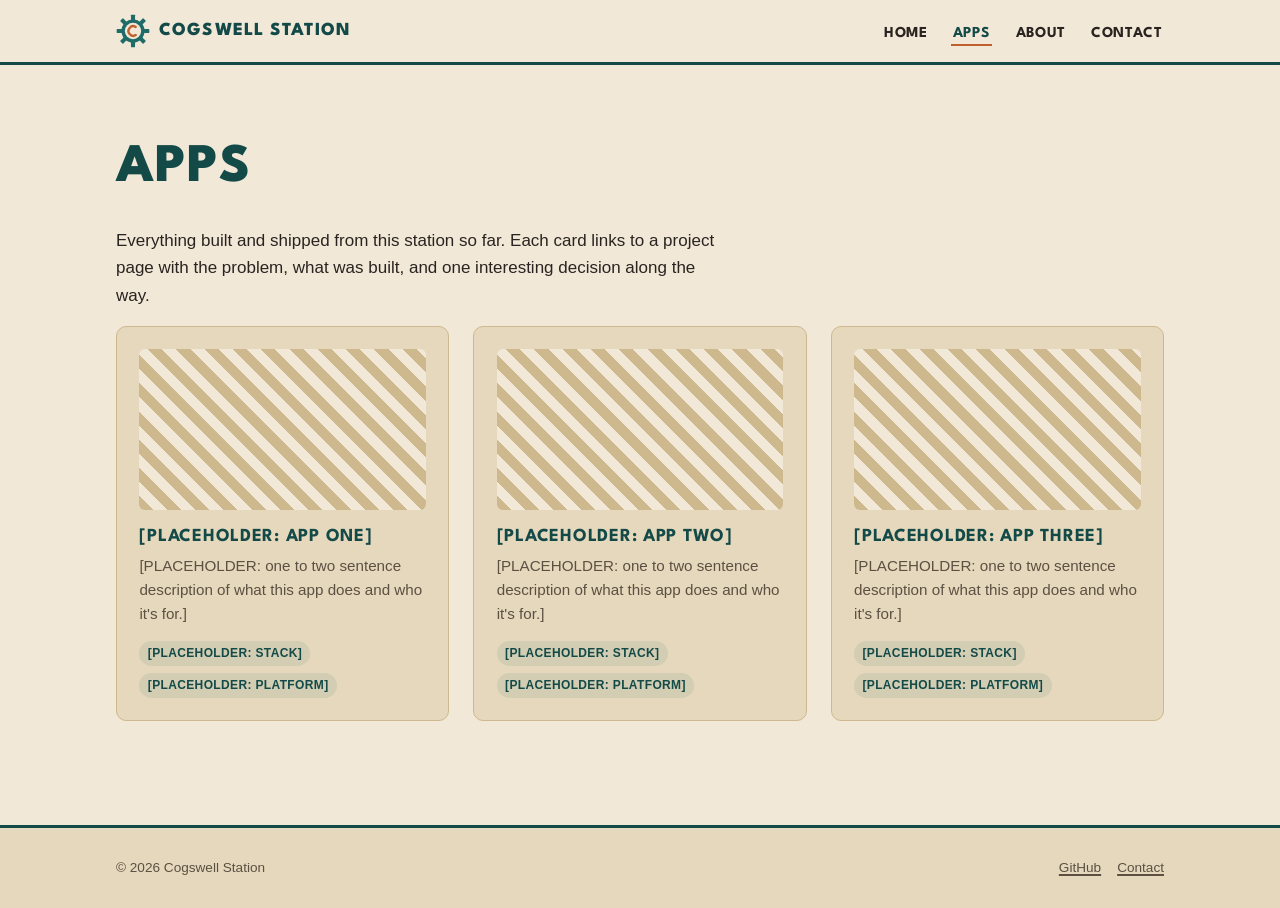
==== apps/index.html @ b933a76f "Initial site scaffold: home, apps, project template, about, contact, 404 Co-Authored-By: Claude Opus" ====
<!DOCTYPE html>
<html lang="en">
<head>
  <meta charset="UTF-8">
  <meta name="viewport" content="width=device-width, initial-scale=1.0">
  <title>Apps · Cogswell Station</title>
  <meta name="description" content="Apps and projects built at Cogswell Station.">
  <link rel="icon" href="../assets/img/favicon.svg" type="image/svg+xml">
  <link rel="preconnect" href="https://fonts.googleapis.com">
  <link rel="preconnect" href="https://fonts.gstatic.com" crossorigin>
  <link href="https://fonts.googleapis.com/css2?family=League+Spartan:wght@500;700;800&display=swap" rel="stylesheet">
  <link rel="stylesheet" href="../assets/css/style.css">
</head>
<body>
  <a class="skip-link" href="#main">Skip to content</a>

  <header class="site-header">
    <div class="container site-header__bar">
      <a class="brand" href="../index.html">
        <img class="brand__mark" src="../assets/img/favicon.svg" alt="" width="34" height="34">
        <span class="brand__name">Cogswell Station</span>
      </a>
      <nav class="site-nav" aria-label="Primary">
        <ul>
          <li><a href="../index.html">Home</a></li>
          <li><a href="index.html" aria-current="page">Apps</a></li>
          <li><a href="../about.html">About</a></li>
          <li><a href="../contact.html">Contact</a></li>
        </ul>
      </nav>
    </div>
  </header>

  <main id="main">
    <section class="section">
      <div class="container">
        <h1>Apps</h1>
        <p>Everything built and shipped from this station so far. Each card links to a project page with the problem, what was built, and one interesting decision along the way.</p>

        <div class="card-grid">
          <a class="card" href="_template.html">
            <div class="card__thumb" role="img" aria-label="Placeholder screenshot"></div>
            <h3>[PLACEHOLDER: App One]</h3>
            <p>[PLACEHOLDER: one to two sentence description of what this app does and who it's for.]</p>
            <div class="tag-row">
              <span class="tag">[PLACEHOLDER: stack]</span>
              <span class="tag">[PLACEHOLDER: platform]</span>
            </div>
          </a>

          <a class="card" href="_template.html">
            <div class="card__thumb" role="img" aria-label="Placeholder screenshot"></div>
            <h3>[PLACEHOLDER: App Two]</h3>
            <p>[PLACEHOLDER: one to two sentence description of what this app does and who it's for.]</p>
            <div class="tag-row">
              <span class="tag">[PLACEHOLDER: stack]</span>
              <span class="tag">[PLACEHOLDER: platform]</span>
            </div>
          </a>

          <a class="card" href="_template.html">
            <div class="card__thumb" role="img" aria-label="Placeholder screenshot"></div>
            <h3>[PLACEHOLDER: App Three]</h3>
            <p>[PLACEHOLDER: one to two sentence description of what this app does and who it's for.]</p>
            <div class="tag-row">
              <span class="tag">[PLACEHOLDER: stack]</span>
              <span class="tag">[PLACEHOLDER: platform]</span>
            </div>
          </a>
        </div>
      </div>
    </section>
  </main>

  <footer class="site-footer">
    <div class="container site-footer__inner">
      <span>&copy; 2026 Cogswell Station</span>
      <ul class="footer-links">
        <li><a href="https://github.com/CogswellStation">GitHub</a></li>
        <li><a href="../contact.html">Contact</a></li>
      </ul>
    </div>
  </footer>
</body>
</html>
---- assets/css/style.css ----
/* ==========================================================================
   Cogswell Station — shared stylesheet
   Retro-futuristic "depot/station" look: warm cream, deep teal, rust accent.
   No build step — plain CSS, variables only, no preprocessor.
   ========================================================================== */

:root {
  /* Palette */
  --cream:       #F2E8D8; /* page background */
  --cream-deep:  #E6D8BC; /* card / panel background */
  --cream-line:  #CDB98D; /* hairlines, borders */
  --ink:         #2A2420; /* primary text */
  --ink-soft:    #5B5042; /* secondary text */
  --teal:        #1E6B68; /* primary brand color */
  --teal-dark:   #134A48; /* headings on cream, hover states */
  --rust:        #C1602C; /* accent — links, highlights, the one "warm" pop */
  --rust-dark:   #9C4A20;
  --focus-ring:  #1E6B68;

  /* Type */
  --font-display: "League Spartan", "Arial Narrow", Arial, sans-serif;
  --font-body: -apple-system, BlinkMacSystemFont, "Segoe UI", Roboto,
    Helvetica, Arial, sans-serif;

  /* Layout */
  --content-width: 68rem;
  --radius: 10px;
}

/* ---- Reset ------------------------------------------------------------- */

*, *::before, *::after { box-sizing: border-box; }

html {
  -webkit-text-size-adjust: 100%;
}

body {
  margin: 0;
  background: var(--cream);
  color: var(--ink);
  font-family: var(--font-body);
  font-size: 1.0625rem;
  line-height: 1.6;
}

img { max-width: 100%; display: block; }

a {
  color: var(--rust);
  text-decoration-thickness: 1.5px;
  text-underline-offset: 2px;
}
a:hover { color: var(--rust-dark); }

:focus-visible {
  outline: 3px solid var(--focus-ring);
  outline-offset: 2px;
  border-radius: 4px;
}

h1, h2, h3 {
  font-family: var(--font-display);
  color: var(--teal-dark);
  text-transform: uppercase;
  letter-spacing: 0.02em;
  text-wrap: balance;
  line-height: 1.15;
  margin: 0 0 0.5em;
}

h1 { font-size: clamp(2.1rem, 5vw, 3.4rem); font-weight: 800; }
h2 { font-size: clamp(1.5rem, 3vw, 2rem); font-weight: 700; }
h3 { font-size: 1.15rem; font-weight: 700; letter-spacing: 0.04em; }

p { margin: 0 0 1em; max-width: 38rem; }

ul { padding-left: 1.2em; }

.placeholder {
  background: #FBF1DD;
  border: 1px dashed var(--rust);
  color: var(--rust-dark);
  font-size: 0.85em;
  padding: 0.1em 0.5em;
  border-radius: 4px;
}

/* ---- Layout helpers ----------------------------------------------------- */

.container {
  width: 100%;
  max-width: var(--content-width);
  margin-inline: auto;
  padding-inline: 1.25rem;
}

.section {
  padding-block: clamp(2.5rem, 6vw, 4.5rem);
}

.section--alt {
  background: var(--cream-deep);
  border-top: 1px solid var(--cream-line);
  border-bottom: 1px solid var(--cream-line);
}

.visually-hidden {
  position: absolute;
  width: 1px; height: 1px;
  overflow: hidden;
  clip: rect(0 0 0 0);
  white-space: nowrap;
}

/* ---- Skip link ----------------------------------------------------------*/

.skip-link {
  position: absolute;
  left: -999px;
  top: 0;
  background: var(--teal-dark);
  color: var(--cream);
  padding: 0.6em 1em;
  z-index: 100;
}
.skip-link:focus {
  left: 0.5rem;
  top: 0.5rem;
}

/* ---- Site header / nav --------------------------------------------------*/

.site-header {
  border-bottom: 3px solid var(--teal-dark);
  background: var(--cream);
}

.site-header__bar {
  display: flex;
  align-items: center;
  justify-content: space-between;
  gap: 1rem;
  padding-block: 0.9rem;
  flex-wrap: wrap;
}

.brand {
  display: flex;
  align-items: center;
  gap: 0.6rem;
  text-decoration: none;
  color: var(--teal-dark);
}

.brand__mark {
  width: 2.1rem;
  height: 2.1rem;
  flex-shrink: 0;
}

.brand__name {
  font-family: var(--font-display);
  font-weight: 800;
  font-size: 1.15rem;
  letter-spacing: 0.06em;
  text-transform: uppercase;
  color: var(--teal-dark);
}

.site-nav ul {
  display: flex;
  gap: 1.4rem;
  list-style: none;
  padding: 0;
  margin: 0;
  flex-wrap: wrap;
}

.site-nav a {
  font-family: var(--font-display);
  font-weight: 700;
  font-size: 0.95rem;
  letter-spacing: 0.04em;
  text-transform: uppercase;
  color: var(--ink);
  text-decoration: none;
  padding: 0.3em 0.1em;
  border-bottom: 2px solid transparent;
}

.site-nav a:hover,
.site-nav a[aria-current="page"] {
  color: var(--teal-dark);
  border-bottom-color: var(--rust);
}

/* ---- Hero ---------------------------------------------------------------*/

.hero {
  position: relative;
  overflow: hidden;
  padding-block: clamp(3rem, 8vw, 5.5rem);
}

.hero__gear {
  position: absolute;
  top: -4rem;
  right: -4rem;
  width: 16rem;
  height: 16rem;
  opacity: 0.08;
  color: var(--teal-dark);
  pointer-events: none;
}

.hero__inner {
  position: relative;
  max-width: 40rem;
}

.hero__eyebrow {
  display: inline-block;
  font-family: var(--font-display);
  font-weight: 700;
  font-size: 0.85rem;
  letter-spacing: 0.12em;
  text-transform: uppercase;
  color: var(--rust-dark);
  margin-bottom: 0.8rem;
}

.hero p {
  font-size: 1.15rem;
  color: var(--ink-soft);
}

/* ---- Buttons --------------------------------------------------------------*/

.btn {
  display: inline-flex;
  align-items: center;
  gap: 0.5em;
  font-family: var(--font-display);
  font-weight: 700;
  text-transform: uppercase;
  letter-spacing: 0.04em;
  font-size: 0.9rem;
  text-decoration: none;
  padding: 0.75em 1.4em;
  border-radius: var(--radius);
  border: 2px solid var(--teal-dark);
  color: var(--teal-dark);
  background: transparent;
}

.btn:hover {
  background: var(--teal-dark);
  color: var(--cream);
}

.btn--primary {
  background: var(--teal-dark);
  color: var(--cream);
  border-color: var(--teal-dark);
}

.btn--primary:hover {
  background: var(--teal);
  border-color: var(--teal);
}

.btn-row {
  display: flex;
  gap: 1rem;
  flex-wrap: wrap;
  margin-top: 1.5rem;
}

/* ---- Departures board (home page featured apps) -------------------------*/

.board {
  border: 2px solid var(--teal-dark);
  border-radius: var(--radius);
  overflow: hidden;
  background: var(--cream-deep);
}

.board__head {
  display: grid;
  grid-template-columns: 1fr 2fr 6rem;
  gap: 1rem;
  padding: 0.7rem 1.2rem;
  background: var(--teal-dark);
  color: var(--cream);
  font-family: var(--font-display);
  font-size: 0.8rem;
  letter-spacing: 0.08em;
  text-transform: uppercase;
}

.board__row {
  display: grid;
  grid-template-columns: 1fr 2fr 6rem;
  gap: 1rem;
  align-items: center;
  padding: 1rem 1.2rem;
  border-top: 1px solid var(--cream-line);
  text-decoration: none;
  color: var(--ink);
}

.board__row:hover { background: var(--cream); }

.board__name {
  font-family: var(--font-display);
  font-weight: 700;
  color: var(--teal-dark);
  letter-spacing: 0.02em;
}

.board__desc {
  color: var(--ink-soft);
  font-size: 0.95rem;
}

.board__status {
  font-variant-numeric: tabular-nums;
  font-size: 0.85rem;
  text-align: right;
  color: var(--rust-dark);
  font-weight: 600;
  text-transform: uppercase;
  letter-spacing: 0.04em;
}

@media (max-width: 640px) {
  .board__head { display: none; }
  .board__row {
    grid-template-columns: 1fr;
    gap: 0.3rem;
  }
  .board__status { text-align: left; }
}

/* ---- Card grid (apps index) ----------------------------------------------*/

.card-grid {
  display: grid;
  grid-template-columns: repeat(auto-fill, minmax(16rem, 1fr));
  gap: 1.5rem;
}

.card {
  display: flex;
  flex-direction: column;
  background: var(--cream-deep);
  border: 1px solid var(--cream-line);
  border-radius: var(--radius);
  padding: 1.4rem;
  text-decoration: none;
  color: var(--ink);
}

.card:hover {
  border-color: var(--rust);
}

.card__thumb {
  width: 100%;
  aspect-ratio: 16/9;
  border-radius: 6px;
  background:
    repeating-linear-gradient(
      45deg,
      var(--cream-line) 0 10px,
      var(--cream) 10px 20px
    );
  margin-bottom: 1rem;
}

.card h3 { margin-bottom: 0.4rem; }

.card p {
  color: var(--ink-soft);
  font-size: 0.95rem;
  margin-bottom: 0;
}

.tag-row {
  display: flex;
  gap: 0.4rem;
  flex-wrap: wrap;
  margin-top: 0.9rem;
}

.tag {
  font-size: 0.75rem;
  font-weight: 600;
  letter-spacing: 0.03em;
  text-transform: uppercase;
  color: var(--teal-dark);
  background: rgba(30, 107, 104, 0.1);
  border-radius: 999px;
  padding: 0.25em 0.7em;
}

/* ---- Project page (app template) -----------------------------------------*/

.project-meta {
  display: flex;
  flex-wrap: wrap;
  gap: 0.5rem;
  margin-bottom: 1.5rem;
}

.project-section {
  padding-block: 2rem;
  border-top: 1px solid var(--cream-line);
}

.project-section:first-of-type { border-top: none; }

.screenshot-grid {
  display: grid;
  grid-template-columns: repeat(auto-fit, minmax(14rem, 1fr));
  gap: 1rem;
  margin-top: 1rem;
}

.screenshot-grid img,
.screenshot-grid .placeholder-img {
  width: 100%;
  aspect-ratio: 4/3;
  border-radius: 8px;
  border: 1px solid var(--cream-line);
  object-fit: cover;
}

.placeholder-img {
  display: flex;
  align-items: center;
  justify-content: center;
  background: var(--cream-deep);
  color: var(--ink-soft);
  font-size: 0.85rem;
  text-align: center;
  padding: 1rem;
}

/* ---- Contact / about list --------------------------------------------- */

.contact-list {
  list-style: none;
  padding: 0;
  display: flex;
  flex-direction: column;
  gap: 0.9rem;
  margin: 1.5rem 0;
}

.contact-list a {
  font-family: var(--font-display);
  font-weight: 700;
  text-decoration: none;
  font-size: 1.05rem;
}

.contact-list span.label {
  display: block;
  font-size: 0.78rem;
  color: var(--ink-soft);
  text-transform: uppercase;
  letter-spacing: 0.06em;
  font-family: var(--font-body);
  font-weight: 400;
}

/* ---- Footer ---------------------------------------------------------- */

.site-footer {
  border-top: 3px solid var(--teal-dark);
  background: var(--cream-deep);
  padding-block: 1.8rem;
  margin-top: 2rem;
}

.site-footer__inner {
  display: flex;
  justify-content: space-between;
  align-items: center;
  gap: 1rem;
  flex-wrap: wrap;
  font-size: 0.85rem;
  color: var(--ink-soft);
}

.site-footer a { color: var(--ink-soft); }
.site-footer a:hover { color: var(--rust-dark); }

.footer-links {
  display: flex;
  gap: 1rem;
  list-style: none;
  padding: 0;
  margin: 0;
}

/* ---- 404 ----------------------------------------------------------------*/

.error-page {
  text-align: center;
  padding-block: clamp(3rem, 10vw, 6rem);
}

.error-page .error-code {
  font-family: var(--font-display);
  font-size: clamp(3rem, 12vw, 6rem);
  font-weight: 800;
  color: var(--rust);
  margin-bottom: 0;
  letter-spacing: 0.04em;
}
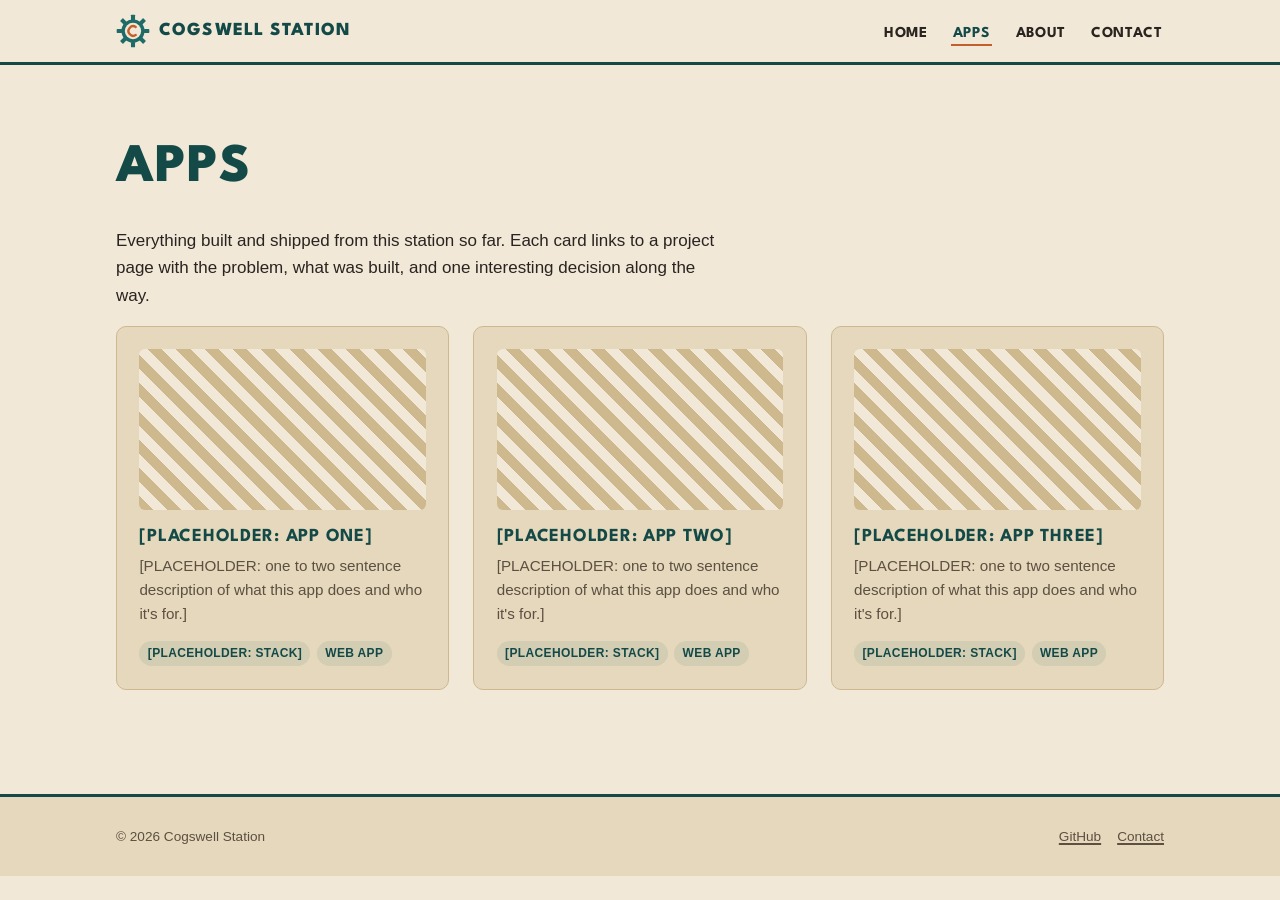
==== commit 13f10153: "Label apps as web apps and use "Try it live" on project pages Co-Authored-By: Claude Opus 5.5 <norep" ====
--- a/apps/index.html
+++ b/apps/index.html
@@ -44,7 +44,7 @@
             <p>[PLACEHOLDER: one to two sentence description of what this app does and who it's for.]</p>
             <div class="tag-row">
               <span class="tag">[PLACEHOLDER: stack]</span>
-              <span class="tag">[PLACEHOLDER: platform]</span>
+              <span class="tag">Web app</span>
             </div>
           </a>
 
@@ -54,7 +54,7 @@
             <p>[PLACEHOLDER: one to two sentence description of what this app does and who it's for.]</p>
             <div class="tag-row">
               <span class="tag">[PLACEHOLDER: stack]</span>
-              <span class="tag">[PLACEHOLDER: platform]</span>
+              <span class="tag">Web app</span>
             </div>
           </a>
 
@@ -64,7 +64,7 @@
             <p>[PLACEHOLDER: one to two sentence description of what this app does and who it's for.]</p>
             <div class="tag-row">
               <span class="tag">[PLACEHOLDER: stack]</span>
-              <span class="tag">[PLACEHOLDER: platform]</span>
+              <span class="tag">Web app</span>
             </div>
           </a>
         </div>
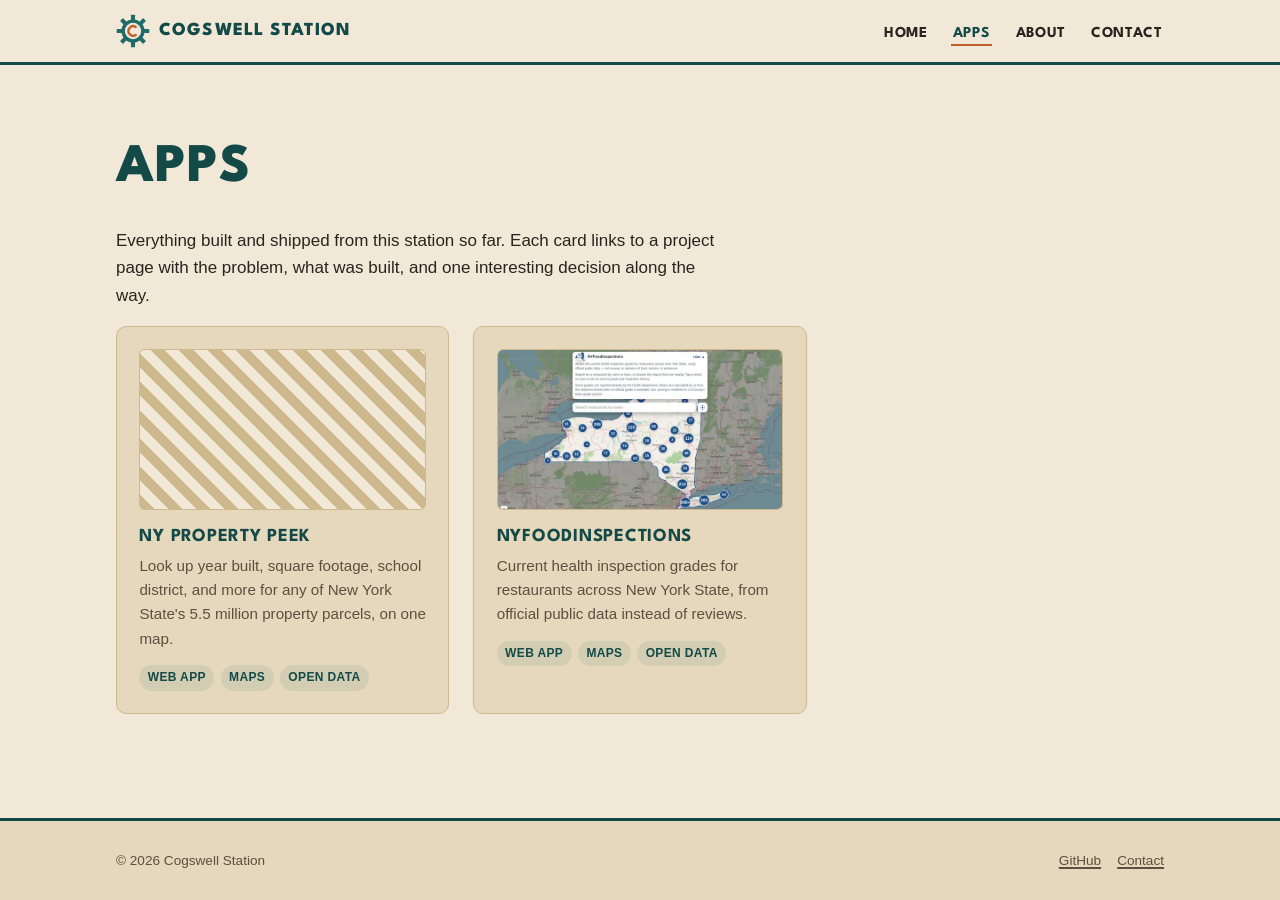
==== commit 20806df0: "Add NY Property Peek and NYFoodInspections pages with food screenshots Drops source links and tech-s" ====
--- a/apps/index.html
+++ b/apps/index.html
@@ -38,33 +38,26 @@
         <p>Everything built and shipped from this station so far. Each card links to a project page with the problem, what was built, and one interesting decision along the way.</p>
 
         <div class="card-grid">
-          <a class="card" href="_template.html">
-            <div class="card__thumb" role="img" aria-label="Placeholder screenshot"></div>
-            <h3>[PLACEHOLDER: App One]</h3>
-            <p>[PLACEHOLDER: one to two sentence description of what this app does and who it's for.]</p>
+          <a class="card" href="ny-property-peek.html">
+            <!-- PLACEHOLDER: replace with a screenshot <img> -->
+            <div class="card__thumb" role="img" aria-label="Screenshot coming soon"></div>
+            <h3>NY Property Peek</h3>
+            <p>Look up year built, square footage, school district, and more for any of New York State's 5.5 million property parcels, on one map.</p>
             <div class="tag-row">
-              <span class="tag">[PLACEHOLDER: stack]</span>
               <span class="tag">Web app</span>
+              <span class="tag">Maps</span>
+              <span class="tag">Open data</span>
             </div>
           </a>
 
-          <a class="card" href="_template.html">
-            <div class="card__thumb" role="img" aria-label="Placeholder screenshot"></div>
-            <h3>[PLACEHOLDER: App Two]</h3>
-            <p>[PLACEHOLDER: one to two sentence description of what this app does and who it's for.]</p>
+          <a class="card" href="ny-food-inspections.html">
+            <img class="card__thumb" src="../assets/img/apps/ny-food-inspections-thumb.webp" width="640" height="400" loading="lazy" alt="">
+            <h3>NYFoodInspections</h3>
+            <p>Current health inspection grades for restaurants across New York State, from official public data instead of reviews.</p>
             <div class="tag-row">
-              <span class="tag">[PLACEHOLDER: stack]</span>
               <span class="tag">Web app</span>
-            </div>
-          </a>
-
-          <a class="card" href="_template.html">
-            <div class="card__thumb" role="img" aria-label="Placeholder screenshot"></div>
-            <h3>[PLACEHOLDER: App Three]</h3>
-            <p>[PLACEHOLDER: one to two sentence description of what this app does and who it's for.]</p>
-            <div class="tag-row">
-              <span class="tag">[PLACEHOLDER: stack]</span>
-              <span class="tag">Web app</span>
+              <span class="tag">Maps</span>
+              <span class="tag">Open data</span>
             </div>
           </a>
         </div>
--- a/assets/css/style.css
+++ b/assets/css/style.css
@@ -368,7 +368,11 @@
 
 .card__thumb {
   width: 100%;
+  height: auto;
   aspect-ratio: 16/9;
+  object-fit: cover;
+  object-position: top;
+  border: 1px solid var(--cream-line);
   border-radius: 6px;
   background:
     repeating-linear-gradient(
@@ -431,11 +435,15 @@
 .screenshot-grid img,
 .screenshot-grid .placeholder-img {
   width: 100%;
-  aspect-ratio: 4/3;
+  height: auto;
+  aspect-ratio: 16/10;
   border-radius: 8px;
   border: 1px solid var(--cream-line);
   object-fit: cover;
 }
+
+.screenshot-grid a { display: block; border-radius: 8px; }
+.screenshot-grid a:hover img { border-color: var(--rust); }
 
 .placeholder-img {
   display: flex;
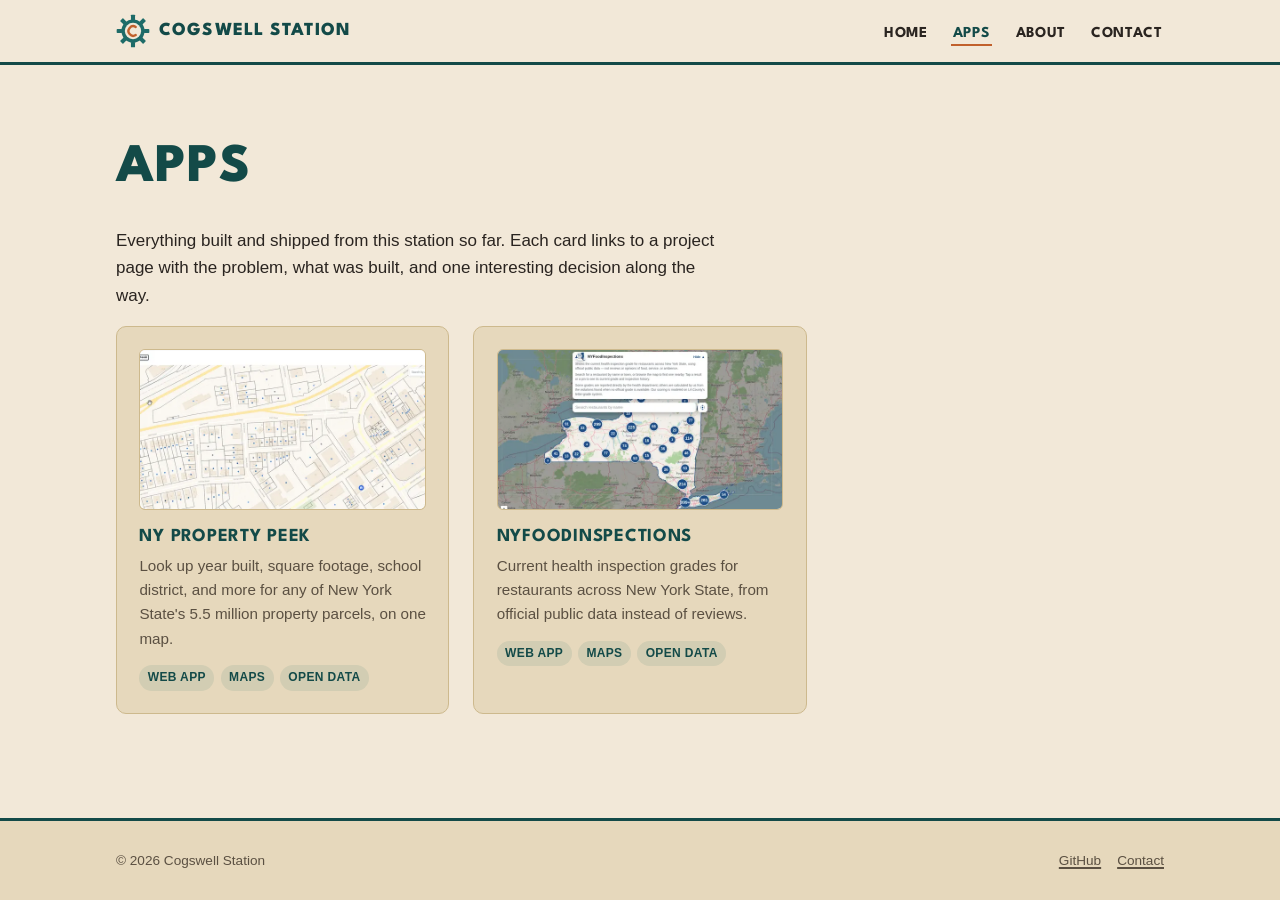
==== commit 50e47da0: "Add NY Property Peek map screenshot and drop unused PNG uploads Co-Authored-By: Claude Opus 5.5 <nor" ====
--- a/apps/index.html
+++ b/apps/index.html
@@ -39,8 +39,7 @@
 
         <div class="card-grid">
           <a class="card" href="ny-property-peek.html">
-            <!-- PLACEHOLDER: replace with a screenshot <img> -->
-            <div class="card__thumb" role="img" aria-label="Screenshot coming soon"></div>
+            <img class="card__thumb" src="../assets/img/apps/ny-property-peek-thumb.webp" width="640" height="400" loading="lazy" alt="">
             <h3>NY Property Peek</h3>
             <p>Look up year built, square footage, school district, and more for any of New York State's 5.5 million property parcels, on one map.</p>
             <div class="tag-row">
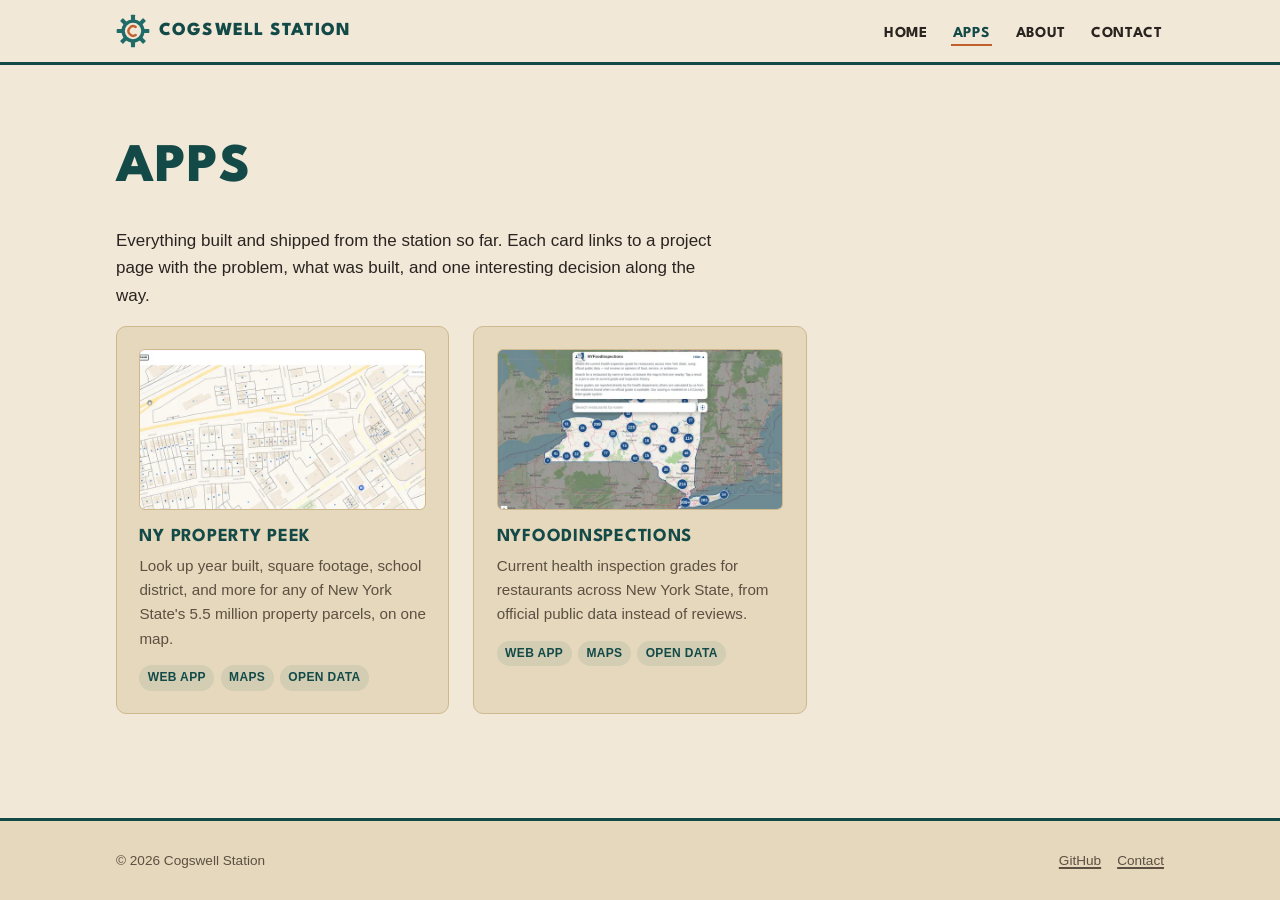
==== commit c9a77551: "Say "the station" instead of "this station" in site copy Co-Authored-By: Claude Opus 5.5 <noreply@an" ====
--- a/apps/index.html
+++ b/apps/index.html
@@ -35,7 +35,7 @@
     <section class="section">
       <div class="container">
         <h1>Apps</h1>
-        <p>Everything built and shipped from this station so far. Each card links to a project page with the problem, what was built, and one interesting decision along the way.</p>
+        <p>Everything built and shipped from the station so far. Each card links to a project page with the problem, what was built, and one interesting decision along the way.</p>
 
         <div class="card-grid">
           <a class="card" href="ny-property-peek.html">
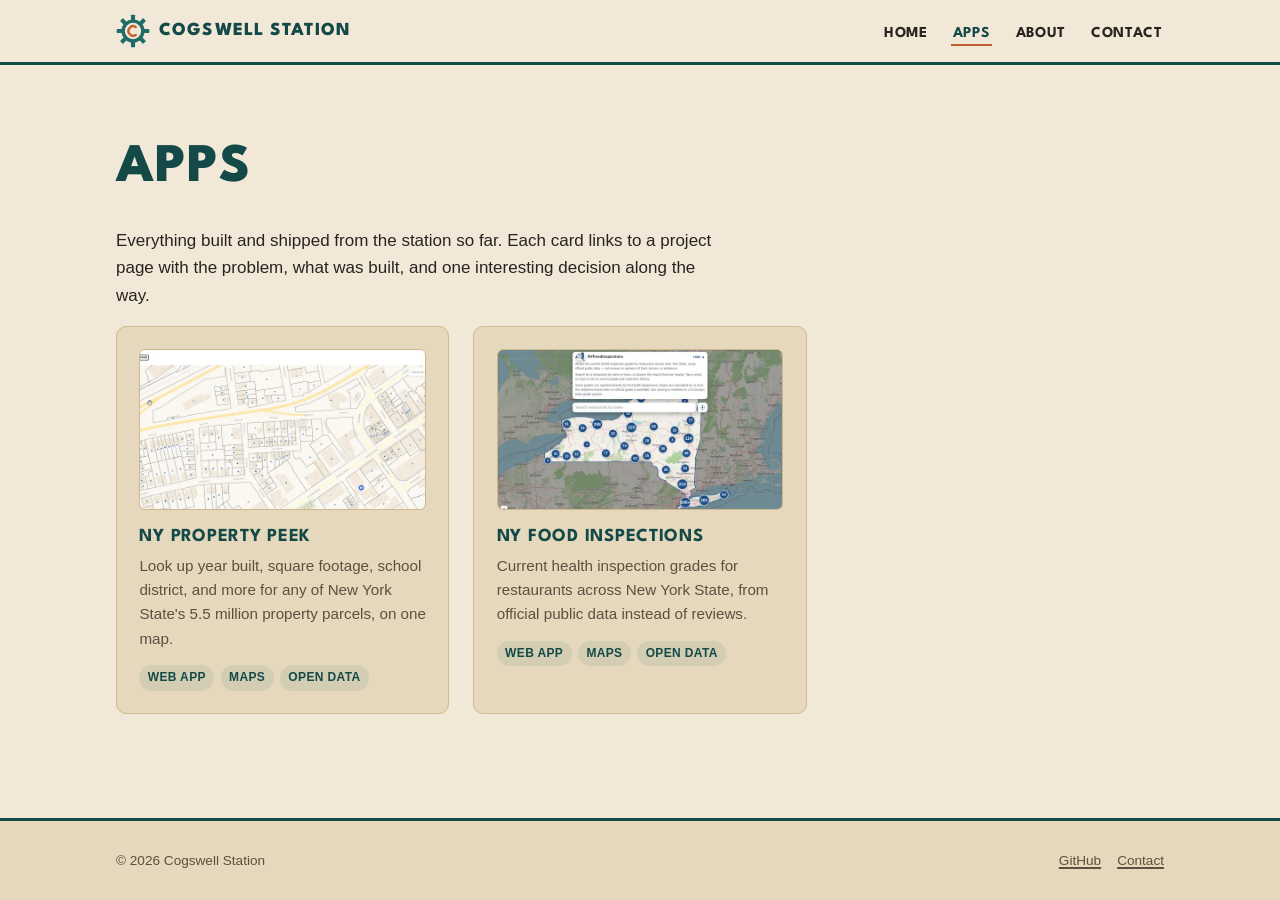
==== commit 4516d50a: "Explain LA County grading choice and rename to NY Food Inspections Co-Authored-By: Claude Opus 5.5 <" ====
--- a/apps/index.html
+++ b/apps/index.html
@@ -51,7 +51,7 @@
 
           <a class="card" href="ny-food-inspections.html">
             <img class="card__thumb" src="../assets/img/apps/ny-food-inspections-thumb.webp" width="640" height="400" loading="lazy" alt="">
-            <h3>NYFoodInspections</h3>
+            <h3>NY Food Inspections</h3>
             <p>Current health inspection grades for restaurants across New York State, from official public data instead of reviews.</p>
             <div class="tag-row">
               <span class="tag">Web app</span>
--- a/assets/css/style.css
+++ b/assets/css/style.css
@@ -313,10 +313,19 @@
 .board__row:hover { background: var(--cream); }
 
 .board__name {
+  display: flex;
+  align-items: center;
+  gap: 0.75rem;
   font-family: var(--font-display);
   font-weight: 700;
   color: var(--teal-dark);
   letter-spacing: 0.02em;
+}
+
+.board__icon {
+  width: 36px;
+  height: 36px;
+  flex-shrink: 0;
 }
 
 .board__desc {
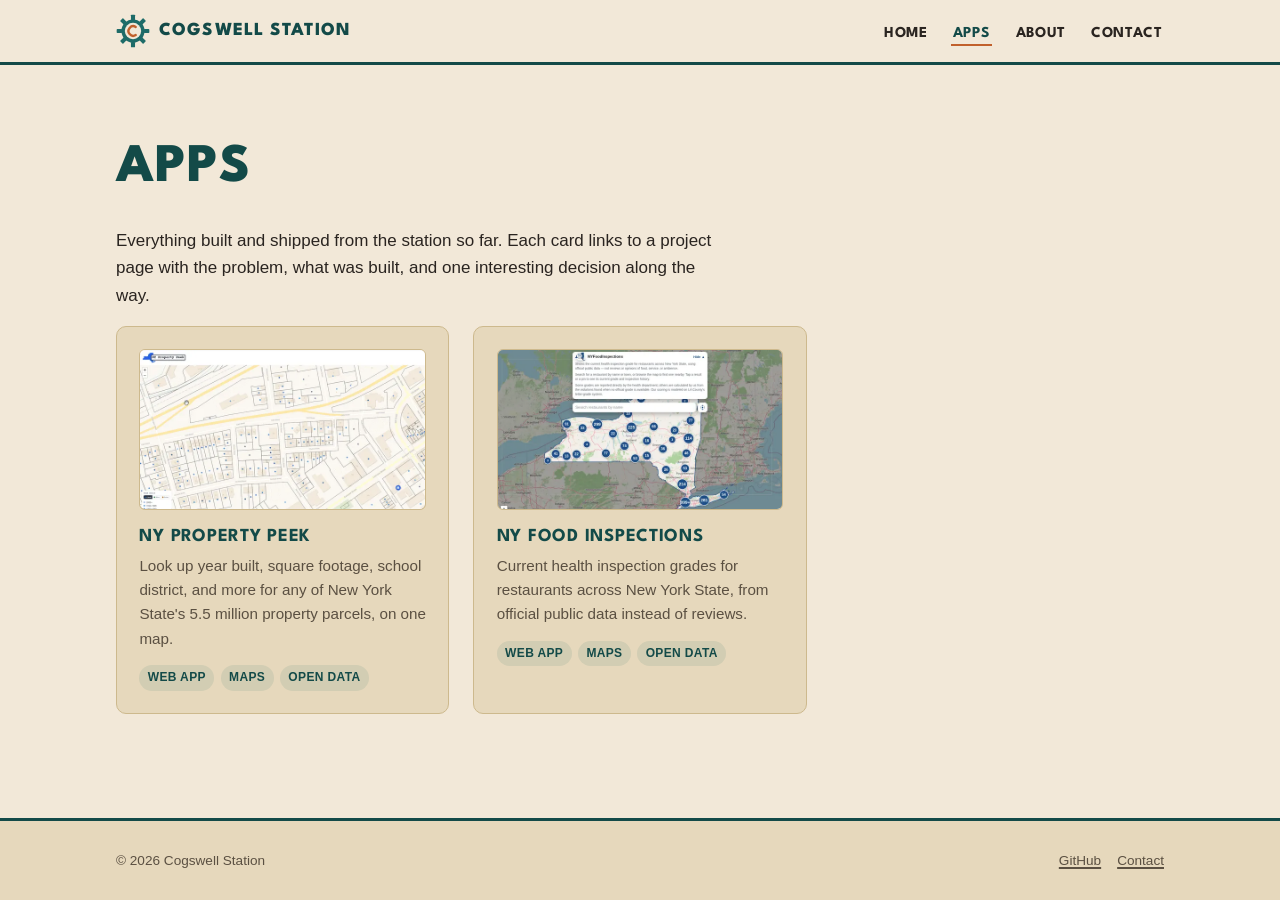
==== commit 2d2910c3: "Add link preview image and Open Graph tags to every page Co-Authored-By: Claude Opus 5.5 <noreply@an" ====
--- a/apps/index.html
+++ b/apps/index.html
@@ -4,7 +4,17 @@
   <meta charset="UTF-8">
   <meta name="viewport" content="width=device-width, initial-scale=1.0">
   <title>Apps · Cogswell Station</title>
-  <meta name="description" content="Apps and projects built at Cogswell Station.">
+  <meta name="description" content="Web apps built at Cogswell Station, each with the problem it solves and one interesting decision.">
+  <meta property="og:type" content="website">
+  <meta property="og:site_name" content="Cogswell Station">
+  <meta property="og:title" content="Apps · Cogswell Station">
+  <meta property="og:description" content="Web apps built at Cogswell Station, each with the problem it solves and one interesting decision.">
+  <meta property="og:url" content="https://cogswellstation.github.io/apps/">
+  <meta property="og:image" content="https://cogswellstation.github.io/assets/img/og-image.png">
+  <meta property="og:image:width" content="1200">
+  <meta property="og:image:height" content="630">
+  <meta property="og:image:alt" content="Cogswell Station: web apps using public data, featuring NY Property Peek and NY Food Inspections.">
+  <meta name="twitter:card" content="summary_large_image">
   <link rel="icon" href="../assets/img/favicon.svg" type="image/svg+xml">
   <link rel="preconnect" href="https://fonts.googleapis.com">
   <link rel="preconnect" href="https://fonts.gstatic.com" crossorigin>
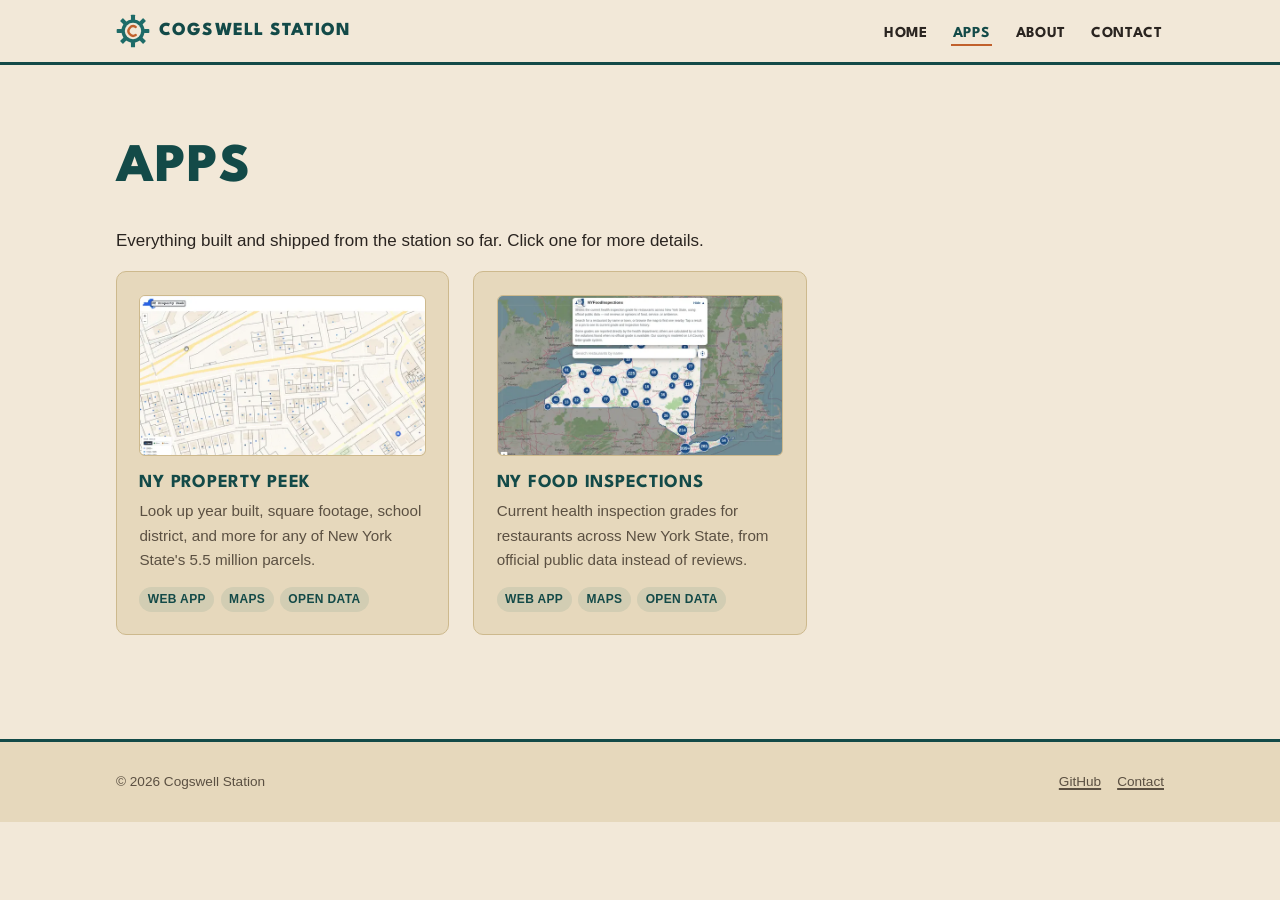
==== commit 9d3a422f: "Rewrite site copy to sound less templated Plainer wording across the home, apps, app detail, about, " ====
--- a/apps/index.html
+++ b/apps/index.html
@@ -4,11 +4,11 @@
   <meta charset="UTF-8">
   <meta name="viewport" content="width=device-width, initial-scale=1.0">
   <title>Apps · Cogswell Station</title>
-  <meta name="description" content="Web apps built at Cogswell Station, each with the problem it solves and one interesting decision.">
+  <meta name="description" content="Web apps built at Cogswell Station.">
   <meta property="og:type" content="website">
   <meta property="og:site_name" content="Cogswell Station">
   <meta property="og:title" content="Apps · Cogswell Station">
-  <meta property="og:description" content="Web apps built at Cogswell Station, each with the problem it solves and one interesting decision.">
+  <meta property="og:description" content="Web apps built at Cogswell Station.">
   <meta property="og:url" content="https://cogswellstation.github.io/apps/">
   <meta property="og:image" content="https://cogswellstation.github.io/assets/img/og-image.png">
   <meta property="og:image:width" content="1200">
@@ -45,13 +45,13 @@
     <section class="section">
       <div class="container">
         <h1>Apps</h1>
-        <p>Everything built and shipped from the station so far. Each card links to a project page with the problem, what was built, and one interesting decision along the way.</p>
+        <p>Everything built and shipped from the station so far. Click one for more details.</p>
 
         <div class="card-grid">
           <a class="card" href="ny-property-peek.html">
             <img class="card__thumb" src="../assets/img/apps/ny-property-peek-thumb.webp" width="640" height="400" loading="lazy" alt="">
             <h3>NY Property Peek</h3>
-            <p>Look up year built, square footage, school district, and more for any of New York State's 5.5 million property parcels, on one map.</p>
+            <p>Look up year built, square footage, school district, and more for any of New York State's 5.5 million parcels.</p>
             <div class="tag-row">
               <span class="tag">Web app</span>
               <span class="tag">Maps</span>
